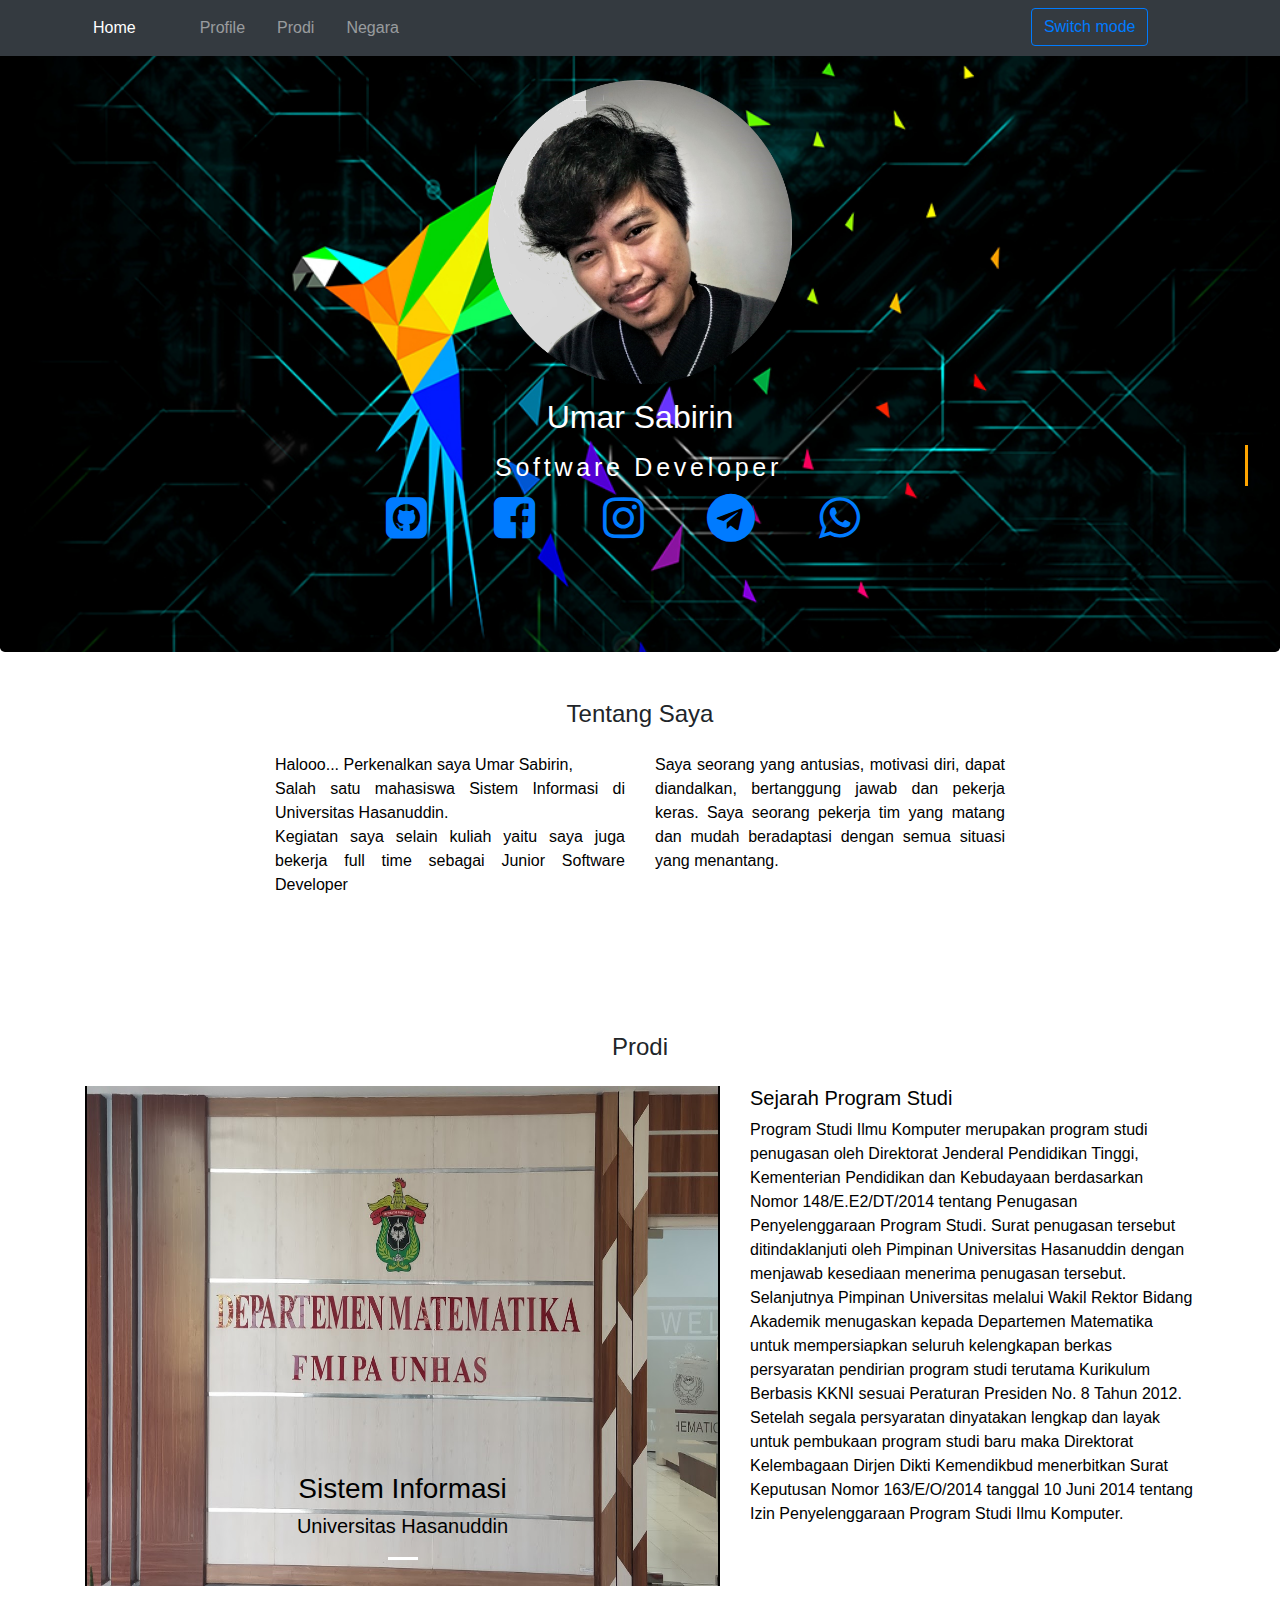
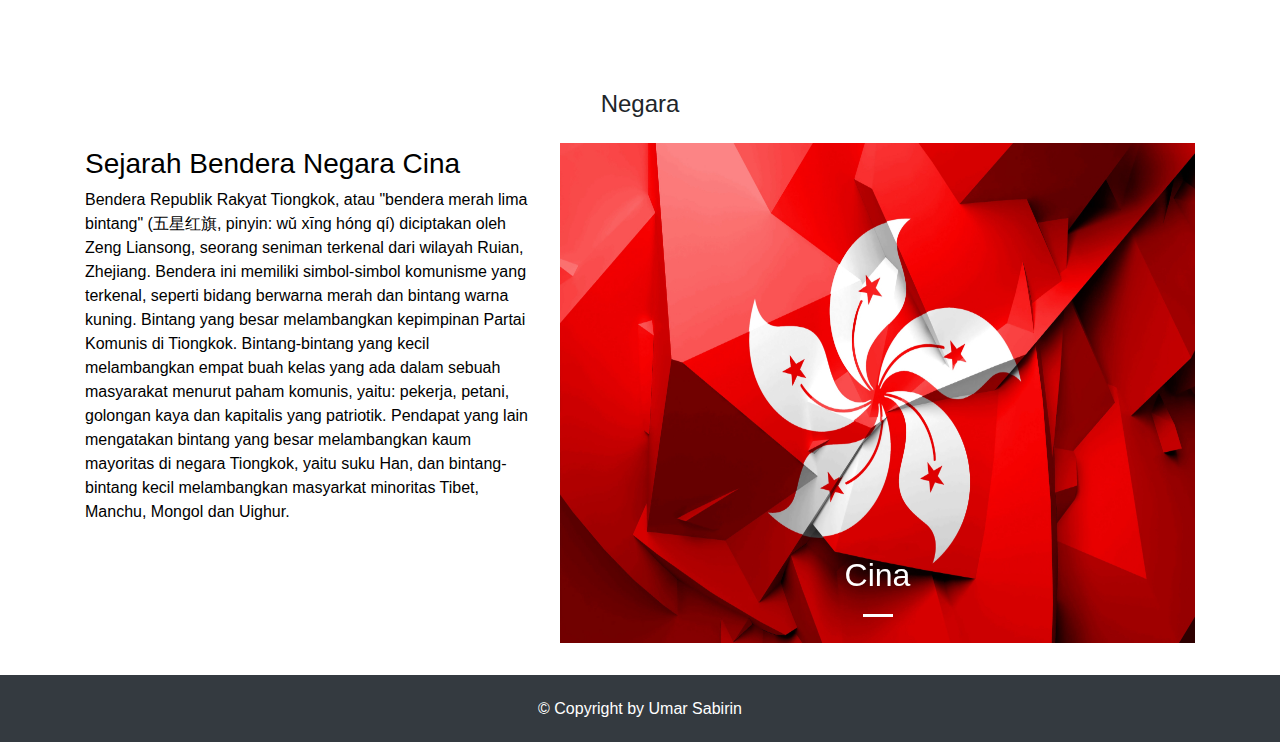
==== 04-js/index.html @ e04f8e99 "add feature dark mode" ====
<!doctype html>
<html lang="en">
  <head>
    <!-- Required meta tags -->
    <meta charset="utf-8">
    <meta name="viewport" content="width=device-width, initial-scale=1, shrink-to-fit=no">
	
	<!-- CSS -->
	<link rel="stylesheet" href="style.css">

	<link href="https://stackpath.bootstrapcdn.com/font-awesome/4.7.0/css/font-awesome.min.css" rel="stylesheet" integrity="sha384-wvfXpqpZZVQGK6TAh5PVlGOfQNHSoD2xbE+QkPxCAFlNEevoEH3Sl0sibVcOQVnN" crossorigin="anonymous">

    <!-- Bootstrap CSS -->
	<link rel="stylesheet" href="https://stackpath.bootstrapcdn.com/bootstrap/4.4.1/css/bootstrap.min.css" integrity="sha384-Vkoo8x4CGsO3+Hhxv8T/Q5PaXtkKtu6ug5TOeNV6gBiFeWPGFN9MuhOf23Q9Ifjh" crossorigin="anonymous">
	

    <title>Welcome</title>
  </head>
  <body>

	<!-- Navbar -->
	<nav class="navbar navbar-expand-lg navbar-dark bg-dark fixed-top">
		<div class="container">
			   <button class="navbar-toggler" type="button" data-toggle="collapse" data-target="#navbarNav"  aria-controls="navbarNav" aria-expanded="false" aria-label="Toggle navigation">
			   <span class="navbar-toggler-icon"></span>
			   </button>
		  <div class="collapse navbar-collapse" id="navbarNav">
		   <ul class="navbar-nav">
			  <li class="nav-item active">
				<a class="nav-link" href="#home">Home <span class="sr-only">(current)</span></a>
			  </li>
			  <li class="nav-item ml-5">
				<a class="nav-link" href="#about">Profile</a>
			  </li>
			  <li class="nav-item ml-3">
				<a class="nav-link" href="#major">Prodi</a>
			  </li>
			  <li class="nav-item ml-3">
				<a class="nav-link" href="#country">Negara</a>
			  </li>

			  <li class="nav-item ml-4">
				<div class="btn-container-right">
					<button id="dark-mode" class="btn btn-outline-primary">Switch mode</button>
				</div>
			  </li>
			</ul>
		  </div>
		</div>
	</nav>
	<!-- End Navbar -->

	<!-- Banner -->
	<section class="main-content" id="home">
		<div class="jumbotron text-center pt-5">
		<img src="assets/Umar.png" width="25%">
		<h2>Umar Sabirin</h2>
		<div class="typewriter mb-2"><p>Software Developer</p></div>
		<div class="icon">
			<div class="row">
			<div class="col">
				<a href="https://github.com/umars28" target="_blank"><i class="fa fa-github-square fa-3x"></i></a>
				<a href="https://web.facebook.com/umarc.speedy.1" target="_blank"><i class="fa fa-facebook-square fa-3x"></i></a>
				<a href="https://www.instagram.com/umar_s28/?hl=id" target="_blank"><i class="fa fa-instagram fa-3x"></i></a>
				<a href="https://t.me/umarsabirin" target="_blank"><i class="fa fa-telegram fa-3x"></i></a>
				<a href="https://api.whatsapp.com/send?phone=6285341770639&text=Assalamualaikum Warahmatullahi Wabarakatuh" target="_blank"><i class="fa fa-whatsapp fa-3x"></i></a>
			</div>
			</div>
		</div> <br>
		</div>
	</section>
	<!-- End Banner -->
	

	<!-- Tentang Saya -->
	<section class="about" id="about">
		<div class="container text-center">
		<div class="row pt-3 pb-3">
			<div class="col">
			<h4>Tentang Saya</h4>
			</div>
		</div>
		<div class="row justify-content-center text-justify pb-5">
			<div class="col-md-4">
			<p>Halooo... Perkenalkan saya Umar Sabirin, <br /> Salah satu mahasiswa Sistem Informasi di Universitas Hasanuddin. <br /> Kegiatan saya selain kuliah yaitu saya juga bekerja full time sebagai Junior Software Developer</p>
			</div>
			<div class="col-md-4">
			<p>Saya seorang yang antusias, motivasi diri, dapat diandalkan, bertanggung jawab dan pekerja keras. Saya seorang pekerja tim yang matang dan mudah beradaptasi dengan semua situasi yang menantang.</p>
			</div>
		</div>
		</div>
	</section>
	<!-- End Tentang Saya -->

	<!-- Prodi -->
	<section class="major pt-3 mt-5 pb-3" id="major">
		<div class="container">
		<div class="row text-center pb-2 mb-2 mt-2">
			<div class="col">
				<h4>Prodi</h4>
			</div>
		</div>
		<div class="row mb-3">
			<div class="col-md-7">
			<div id="carouselExampleCaptions" class="carousel slide" data-ride="carousel">
				<ol class="carousel-indicators">
				<li data-target="#carouselExampleCaptions" data-slide-to="0" class="active"></li>
				</ol>
				<div class="carousel-inner">
				<div class="carousel-item active">
					<img src="assets/major.jpeg" height="500px" class="d-block w-100" alt="...">
					<div class="carousel-caption d-none d-md-block">
						<h3>Sistem Informasi</h3>
						<h5>Universitas Hasanuddin</h5>
					</div>
				</div>
			</div>
			</div>
		</div>
		<div class="col-md-5">
			<h5>Sejarah Program Studi</h5>
			<p>Program Studi Ilmu Komputer merupakan program studi penugasan oleh Direktorat Jenderal Pendidikan Tinggi, Kementerian Pendidikan dan Kebudayaan berdasarkan Nomor 148/E.E2/DT/2014 tentang Penugasan Penyelenggaraan Program Studi. Surat penugasan tersebut ditindaklanjuti oleh Pimpinan Universitas Hasanuddin dengan menjawab kesediaan menerima penugasan tersebut. Selanjutnya Pimpinan Universitas melalui Wakil Rektor Bidang Akademik menugaskan kepada Departemen Matematika untuk mempersiapkan seluruh kelengkapan berkas persyaratan pendirian program studi terutama Kurikulum Berbasis KKNI sesuai Peraturan Presiden No. 8 Tahun 2012. Setelah segala persyaratan dinyatakan lengkap dan layak untuk pembukaan program studi baru maka Direktorat Kelembagaan Dirjen Dikti Kemendikbud menerbitkan Surat Keputusan Nomor 163/E/O/2014 tanggal 10 Juni 2014 tentang Izin Penyelenggaraan Program Studi Ilmu Komputer. </p>
		</div>
		</div>
	</section>
	<!-- End Prodi -->
  

	<!-- Negara -->
	<section class="country pt-3 mt-5 pb-3" id="country">
		<div class="container">
		<div class="row text-center pb-2 mb-2 mt-2">
			<div class="col">
				<h4>Negara</h4>
			</div>
		</div>
		<div class="row mb-3">
			<div class="col-md-5">
				<h3>Sejarah Bendera Negara Cina</h3>
				<p>Bendera Republik Rakyat Tiongkok, atau "bendera merah lima bintang" (五星红旗, pinyin: wǔ xīng hóng qí) diciptakan oleh Zeng Liansong, seorang seniman terkenal dari wilayah Ruian, Zhejiang.
					Bendera ini memiliki simbol-simbol komunisme yang terkenal, seperti bidang berwarna merah dan bintang warna kuning. Bintang yang besar melambangkan kepimpinan Partai Komunis di Tiongkok. Bintang-bintang yang kecil melambangkan empat buah kelas yang ada dalam sebuah masyarakat menurut paham komunis, yaitu: pekerja, petani, golongan kaya dan kapitalis yang patriotik. Pendapat yang lain mengatakan bintang yang besar melambangkan kaum mayoritas di negara Tiongkok, yaitu suku Han, dan bintang-bintang kecil melambangkan masyarkat minoritas Tibet, Manchu, Mongol dan Uighur.</p>
			</div>
			<div class="col-md-7">
			<div id="carouselExampleCaptions" class="carousel slide" data-ride="carousel">
				<ol class="carousel-indicators">
				<li data-target="#carouselExampleCaptions" data-slide-to="0" class="active"></li>
				</ol>
				<div class="carousel-inner">
				<div class="carousel-item active">
					<img src="assets/country.jpg" height="500px" class="d-block w-100" alt="...">
					<div class="carousel-caption d-none d-md-block">
						<h2>Cina</h2>
					</div>
				</div>
			</div>
			</div>
		</div>
		</div>
	</section>
	<!-- End Negara -->


<!-- Footer -->
<section class="footer" id="footer">
    <footer class="navbar-nav bg-dark text-center pt-4 pb-3">
      <h6>&#169; Copyright by Umar Sabirin</h6>
    </footer>
  </section>
  <!-- End Footer -->

  <script src="application.js"></script>  
  </body>
</html>
---- 04-js/style.css ----
.jumbotron {
	background-image: url(assets/background_parrot.jpg);
	background-size: cover;
	width: 100%;
	position: static;
}

.jumbotron p, h3, h2 {
	color: white;
	font-size: 25px;
  padding-top: 4px;
}

.jumbotron img {
	padding-top: 32px;
  padding-bottom: 10px;
}

footer {
	color: white;
}

.typewriter p {
  overflow: hidden; 
  border-right: .15em solid orange; 
  white-space: nowrap; 
  margin: 0 auto; 
  letter-spacing: .15em; 
  animation: 
  typing 3.5s steps(40, end),
  blink-caret .75s step-end infinite;
}



.typewriter p {
  overflow: hidden; 
  border-right: .15em solid orange; 
  white-space: nowrap; 
  margin: 0 auto; 
  letter-spacing: .15em;
  animation: 
    typing 2.5s steps(40, end),
    blink-caret .75s step-end infinite;
}

/* The typing effect */
@keyframes typing {
  from { width: 0 }
  to { width: 75% }
}


@keyframes blink-caret {
  from, to { border-color: transparent }
  50% { border-color: transparent; }
}

.list-group img {
  width: 27px;
  height: 27px;
}

.icon i {
  width: 70px;
  height: 70px;
  margin-right: 34px;
}

.card-body img {
  width: 37px;
  height: 37px;
}

@media (max-width: 670px) {
  .icon i {
  width: 20px;
  height: 20px;
  margin-right: 34px;
  }

  .jumbotron img {
    padding-bottom: 9px;
  }

  .jumbotron p,h3 {
  color: white;
  font-size: 18px;
  padding-top: 4px;
  }
}

#icon-image {
  color: rgb(101, 69, 143);
}

.major h5,p, h3{
  color: black;
}

.country h5,p, h3{
  color: black;
}

.dark{
  background-color: #222;
  color: black;
}

#dark-mode {
  float: right;
}

.btn-container-right {
  margin-left: 600px;
}
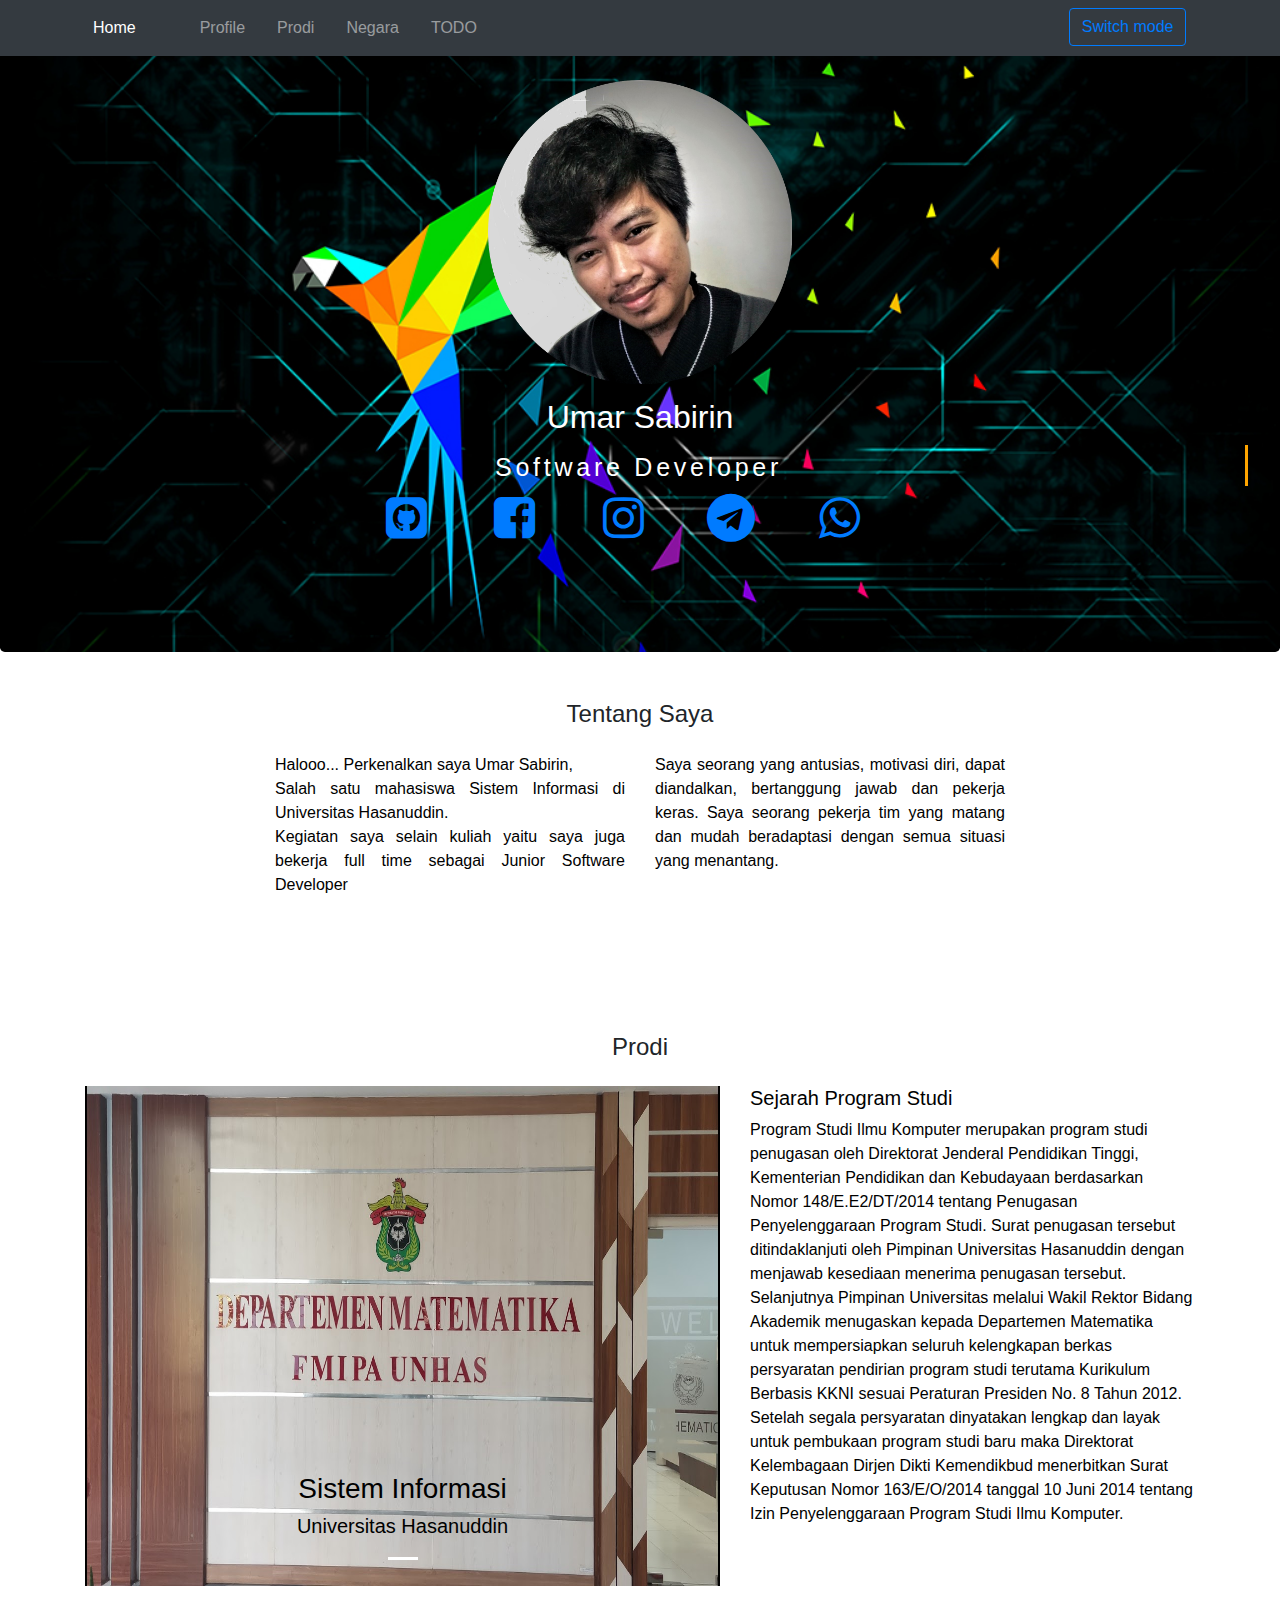
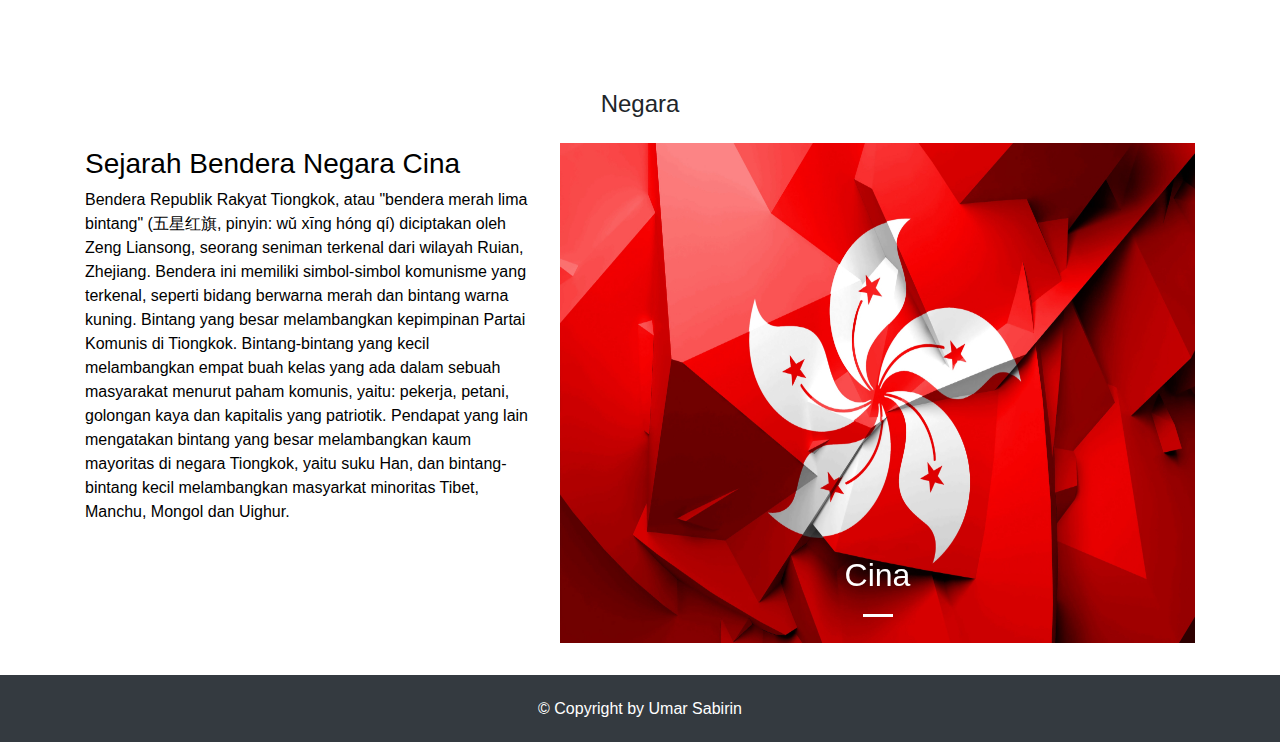
==== commit e9d49208: "add feature to do list" ====
--- a/04-js/index.html
+++ b/04-js/index.html
@@ -38,7 +38,9 @@
 			  <li class="nav-item ml-3">
 				<a class="nav-link" href="#country">Negara</a>
 			  </li>
-
+			  <li class="nav-item ml-3">
+				<a class="nav-link" href="todo.html">TODO</a>
+			  </li>
 			  <li class="nav-item ml-4">
 				<div class="btn-container-right">
 					<button id="dark-mode" class="btn btn-outline-primary">Switch mode</button>
--- a/04-js/style.css
+++ b/04-js/style.css
@@ -112,9 +112,10 @@
 }
 
 .btn-container-right {
-  margin-left: 600px;
+  margin-left: 560px;
 }
 
 
 
 
+
